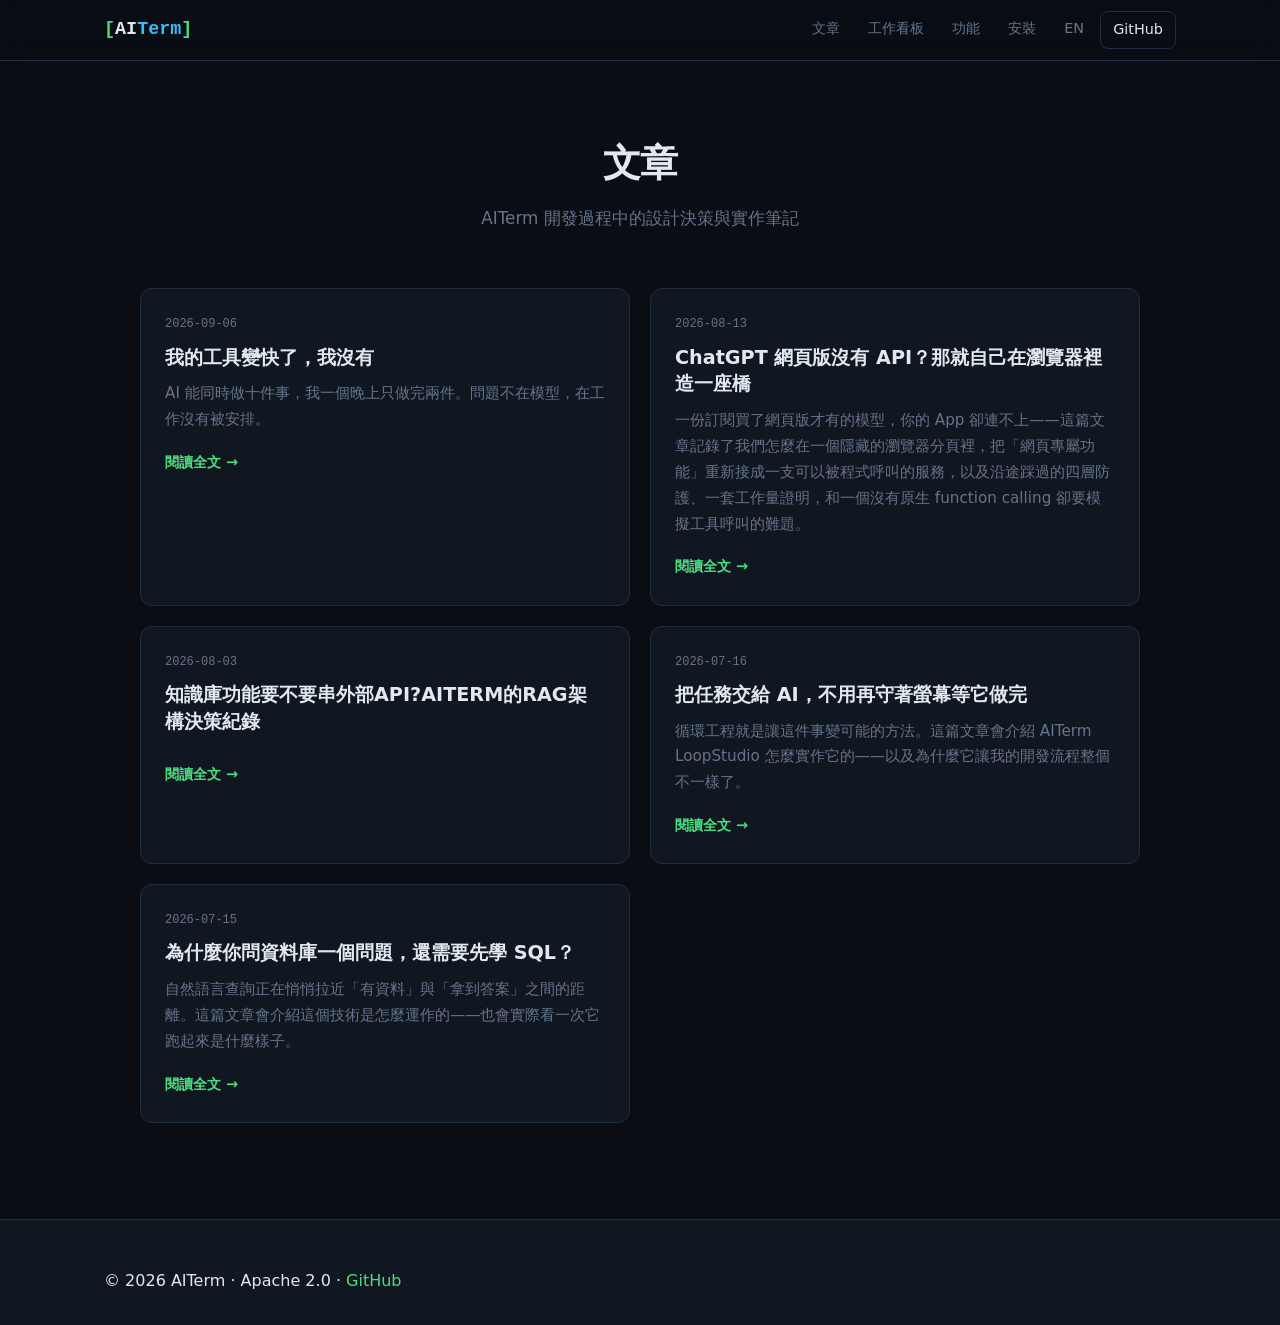
==== blog/index.html @ 53b2f105 "feat: publish the Medium articles as a blog section Five posts (four with an English translation) no" ====
<!DOCTYPE html>
<html lang="zh-Hant">
<head>
  <meta charset="UTF-8" />
  <meta name="viewport" content="width=device-width, initial-scale=1.0" />
  <title>AITerm 文章</title>
  <meta name="description" content="AITerm 開發過程中的設計決策與實作筆記" />
  <link rel="canonical" href="https://aiterm.win/blog/index.html" />
  <meta property="og:type" content="article" />
  <meta property="og:title" content="AITerm 文章" />
  <meta property="og:description" content="AITerm 開發過程中的設計決策與實作筆記" />
  <meta property="og:url" content="https://aiterm.win/blog/index.html" />
  <meta property="og:image" content="https://aiterm.win/og-image.png" />
  <link rel="icon" href="../icon.png" />
  <link rel="stylesheet" href="../style.css" />
  <link rel="stylesheet" href="blog.css" />
</head>
<body>
  <nav class="nav">
    <div class="nav-inner">
      <a href="../index.html" class="nav-logo"><span class="logo-bracket">[</span>AI<span class="logo-term">Term</span><span class="logo-bracket">]</span></a>
      <ul class="nav-links">
        <li><a href="index.html">文章</a></li>
        <li><a href="../index.html#taskboard">工作看板</a></li><li><a href="../index.html#features">功能</a></li><li><a href="../index.html#install">安裝</a></li>
        <li><a href="en.html">EN</a></li>
        <li><a href="https://github.com/jamesju9999/AITERM" target="_blank" rel="noopener" class="nav-github">GitHub</a></li>
      </ul>
    </div>
  </nav>
  <section class="section post-list">
    <div class="container">
      <h1 class="section-title">文章</h1>
      <p class="section-sub">AITerm 開發過程中的設計決策與實作筆記</p>
      <div class="post-grid">
        <a class="post-card" href="work-still-needs-organizing.html">
          <div class="post-card-date">2026-09-06</div>
          <h2>我的工具變快了，我沒有</h2>
          <p>AI 能同時做十件事，我一個晚上只做完兩件。問題不在模型，在工作沒有被安排。</p>
          <span class="post-card-more">閱讀全文 →</span>
        </a>
        <a class="post-card" href="chatgpt-web-bridge.html">
          <div class="post-card-date">2026-08-13</div>
          <h2>ChatGPT 網頁版沒有 API？那就自己在瀏覽器裡造一座橋</h2>
          <p>一份訂閱買了網頁版才有的模型，你的 App 卻連不上——這篇文章記錄了我們怎麼在一個隱藏的瀏覽器分頁裡，把「網頁專屬功能」重新接成一支可以被程式呼叫的服務，以及沿途踩過的四層防護、一套工作量證明，和一個沒有原生 function calling 卻要模擬工具呼叫的難題。</p>
          <span class="post-card-more">閱讀全文 →</span>
        </a>
        <a class="post-card" href="knowledge-base-rag.html">
          <div class="post-card-date">2026-08-03</div>
          <h2>知識庫功能要不要串外部API?AITERM的RAG架構決策紀錄</h2>
          <p></p>
          <span class="post-card-more">閱讀全文 →</span>
        </a>
        <a class="post-card" href="loop-engineering.html">
          <div class="post-card-date">2026-07-16</div>
          <h2>把任務交給 AI，不用再守著螢幕等它做完</h2>
          <p>循環工程就是讓這件事變可能的方法。這篇文章會介紹 AITerm LoopStudio 怎麼實作它的——以及為什麼它讓我的開發流程整個不一樣了。</p>
          <span class="post-card-more">閱讀全文 →</span>
        </a>
        <a class="post-card" href="database-natural-language.html">
          <div class="post-card-date">2026-07-15</div>
          <h2>為什麼你問資料庫一個問題，還需要先學 SQL？</h2>
          <p>自然語言查詢正在悄悄拉近「有資料」與「拿到答案」之間的距離。這篇文章會介紹這個技術是怎麼運作的——也會實際看一次它跑起來是什麼樣子。</p>
          <span class="post-card-more">閱讀全文 →</span>
        </a>
      </div>
    </div>
  </section>

  <footer class="footer">
    <div class="container">
      <p>© 2026 AITerm · Apache 2.0 · <a href="https://github.com/jamesju9999/AITERM" target="_blank" rel="noopener">GitHub</a></p>
    </div>
  </footer>
</body>
</html>
---- style.css ----
/* ======================================
   AITerm Product Site — style.css
   ====================================== */

:root {
  --bg: #0a0e14;
  --bg-card: #111720;
  --bg-elevated: #161e2e;
  --border: #1e2d40;
  --accent: #4ade80;
  --accent-dim: rgba(74, 222, 128, 0.12);
  --accent2: #38bdf8;
  --text: #e2e8f0;
  --muted: #64748b;
  --code-bg: #0d1117;
  --radius: 12px;
  --radius-sm: 8px;
  --transition: 0.2s ease;
  --shadow: 0 4px 24px rgba(0,0,0,0.5);
}

*, *::before, *::after { box-sizing: border-box; margin: 0; padding: 0; }

html { scroll-behavior: smooth; font-size: 16px; }

body {
  background: var(--bg);
  color: var(--text);
  font-family: -apple-system, BlinkMacSystemFont, 'Segoe UI', system-ui, sans-serif;
  line-height: 1.6;
  overflow-x: hidden;
}

a { color: var(--accent); text-decoration: none; transition: opacity var(--transition); }
a:hover { opacity: 0.8; }

code {
  font-family: 'SF Mono', 'Fira Code', 'Cascadia Code', monospace;
  font-size: 0.875em;
  background: var(--code-bg);
  border: 1px solid var(--border);
  padding: 0.15em 0.45em;
  border-radius: 4px;
  color: var(--accent);
}

.container {
  max-width: 1120px;
  margin: 0 auto;
  padding: 0 1.5rem;
}

/* ── NAV ── */
.nav {
  position: fixed;
  top: 0; left: 0; right: 0;
  z-index: 100;
  background: rgba(10, 14, 20, 0.85);
  backdrop-filter: blur(12px);
  border-bottom: 1px solid var(--border);
}

.nav-inner {
  max-width: 1120px;
  margin: 0 auto;
  padding: 0 1.5rem;
  height: 60px;
  display: flex;
  align-items: center;
  gap: 2rem;
}

.nav-logo {
  font-family: 'SF Mono', 'Fira Code', monospace;
  font-size: 1.15rem;
  font-weight: 700;
  color: var(--text);
  white-space: nowrap;
}

.logo-bracket { color: var(--accent); }
.logo-term { color: var(--accent2); }

.nav-links {
  display: flex;
  list-style: none;
  gap: 0.25rem;
  margin-left: auto;
}

.nav-links a {
  color: var(--muted);
  padding: 0.4rem 0.75rem;
  border-radius: var(--radius-sm);
  font-size: 0.9rem;
  display: flex;
  align-items: center;
  gap: 0.4rem;
  transition: color var(--transition), background var(--transition);
}

.nav-links a:hover { color: var(--text); background: var(--bg-elevated); opacity: 1; }

.nav-github {
  border: 1px solid var(--border) !important;
  color: var(--text) !important;
}

.nav-toggle {
  display: none;
  background: none;
  border: none;
  color: var(--text);
  font-size: 1.4rem;
  cursor: pointer;
  margin-left: auto;
}

/* ── HERO ── */
.hero {
  min-height: 100vh;
  display: grid;
  grid-template-columns: 1fr 1fr;
  align-items: center;
  gap: 3rem;
  padding: 100px 1.5rem 60px;
  max-width: 1120px;
  margin: 0 auto;
}

.hero-badge {
  display: inline-block;
  background: var(--accent-dim);
  border: 1px solid rgba(74, 222, 128, 0.25);
  color: var(--accent);
  font-size: 0.78rem;
  font-weight: 600;
  letter-spacing: 0.05em;
  text-transform: uppercase;
  padding: 0.35rem 0.9rem;
  border-radius: 100px;
  margin-bottom: 1.25rem;
}

.hero-title {
  font-size: clamp(2.2rem, 5vw, 3.5rem);
  font-weight: 800;
  line-height: 1.15;
  letter-spacing: -0.02em;
  margin-bottom: 1.25rem;
}

/* 較長語系的主標題。3.5rem 是為了中文那句 9 個字設的，英文同一句話有 50
   多個字元，在那個字級下會斷成四行、還把逗號後的單字孤零零留在一行。
   縮字級比為了遷就字級去扭曲文案好。 */
.hero-title--long { font-size: clamp(1.9rem, 3.6vw, 2.6rem); }

.gradient-text {
  background: linear-gradient(135deg, var(--accent) 0%, var(--accent2) 100%);
  -webkit-background-clip: text;
  -webkit-text-fill-color: transparent;
  background-clip: text;
}

.hero-sub {
  font-size: 1.05rem;
  color: var(--muted);
  line-height: 1.75;
  margin-bottom: 2rem;
  max-width: 520px;
}

.hero-sub strong { color: var(--text); }

.hero-actions {
  display: flex;
  gap: 0.75rem;
  flex-wrap: wrap;
  margin-bottom: 1.75rem;
}

.hero-platforms {
  display: flex;
  gap: 0.75rem;
  flex-wrap: wrap;
}

.platform-tag {
  display: inline-flex;
  align-items: center;
  gap: 0.4rem;
  font-size: 0.8rem;
  color: var(--muted);
  border: 1px solid var(--border);
  padding: 0.3rem 0.7rem;
  border-radius: 100px;
}

/* ── BUTTONS ── */
.btn {
  display: inline-flex;
  align-items: center;
  gap: 0.5rem;
  padding: 0.65rem 1.35rem;
  border-radius: var(--radius-sm);
  font-size: 0.92rem;
  font-weight: 600;
  cursor: pointer;
  transition: transform var(--transition), opacity var(--transition), box-shadow var(--transition);
  white-space: nowrap;
}

.btn:hover { transform: translateY(-1px); opacity: 1; }
.btn:active { transform: translateY(0); }

.btn-primary {
  background: var(--accent);
  color: #0a0e14;
  box-shadow: 0 0 20px rgba(74, 222, 128, 0.25);
}

.btn-primary:hover { box-shadow: 0 0 30px rgba(74, 222, 128, 0.4); }

.btn-outline {
  background: transparent;
  color: var(--text);
  border: 1px solid var(--border);
}

.btn-outline:hover { border-color: var(--accent); color: var(--accent); }

.btn-large { padding: 0.85rem 2rem; font-size: 1rem; }

.release-version {
  font-size: 0.78em;
  opacity: 0.75;
  font-weight: 500;
  font-family: 'SF Mono', 'Fira Code', monospace;
}

/* ── TERMINAL MOCKUP ── */
.hero-terminal-wrap {
  display: flex;
  justify-content: center;
}

.terminal-window {
  width: 100%;
  max-width: 520px;
  background: #0d1117;
  border: 1px solid var(--border);
  border-radius: var(--radius);
  box-shadow: var(--shadow), 0 0 60px rgba(74, 222, 128, 0.06);
  overflow: hidden;
}

.terminal-header {
  display: flex;
  align-items: center;
  gap: 0.5rem;
  padding: 0.75rem 1rem;
  background: #161b22;
  border-bottom: 1px solid var(--border);
}

.dot {
  width: 12px; height: 12px;
  border-radius: 50%;
  flex-shrink: 0;
}

.dot-red    { background: #ff5f57; }
.dot-yellow { background: #febc2e; }
.dot-green  { background: #28c840; }

.terminal-title {
  font-family: 'SF Mono', monospace;
  font-size: 0.75rem;
  color: var(--muted);
  margin-left: auto;
  margin-right: auto;
}

.terminal-body {
  padding: 1.25rem 1.5rem;
  font-family: 'SF Mono', 'Fira Code', monospace;
  font-size: 0.82rem;
  line-height: 1.8;
}

.terminal-line { display: flex; gap: 0.5rem; flex-wrap: wrap; align-items: baseline; }
.terminal-line + .terminal-line { margin-top: 0.1rem; }

.prompt { color: var(--accent); }
.cmd { color: #e2e8f0; }
.cursor { color: var(--accent); animation: blink 1s step-end infinite; }
.output { color: #94a3b8; padding-left: 1rem; }
.ai-thinking { color: var(--accent2); font-style: italic; }
.ai-cmd { color: var(--accent); font-weight: 600; }
.ai-explain { color: #f59e0b; font-size: 0.75rem; }
.muted { color: #475569; }

@keyframes blink { 0%,100% { opacity: 1; } 50% { opacity: 0; } }

/* ── SECTIONS ── */
.section {
  padding: 96px 0;
}

.section-title {
  font-size: clamp(1.8rem, 3vw, 2.5rem);
  font-weight: 800;
  letter-spacing: -0.02em;
  text-align: center;
  margin-bottom: 0.75rem;
}

.section-sub {
  color: var(--muted);
  text-align: center;
  font-size: 1.05rem;
  margin-bottom: 3.5rem;
}

/* ── TASK BOARD（主張區塊） ── */
.taskboard {
  background: linear-gradient(180deg, var(--bg) 0%, #0c1119 50%, var(--bg) 100%);
  border-top: 1px solid var(--border);
  border-bottom: 1px solid var(--border);
}

.tb-lead { max-width: 780px; margin: 0 auto 3.5rem; text-align: center; }

.tb-eyebrow {
  display: inline-block;
  font-size: 0.75rem;
  font-weight: 700;
  letter-spacing: 0.12em;
  text-transform: uppercase;
  color: var(--accent);
  background: var(--accent-dim);
  border: 1px solid rgba(74, 222, 128, 0.25);
  border-radius: 999px;
  padding: 4px 14px;
  margin-bottom: 1.25rem;
}

.tb-title {
  font-size: clamp(1.9rem, 3.4vw, 2.9rem);
  font-weight: 800;
  letter-spacing: -0.02em;
  line-height: 1.25;
  margin-bottom: 1.1rem;
}

.tb-claim { color: var(--muted); font-size: 1.08rem; line-height: 1.75; }
.tb-claim strong { color: var(--text); }

.tb-args {
  display: grid;
  grid-template-columns: repeat(3, 1fr);
  gap: 20px;
  margin-bottom: 4rem;
}

.tb-arg {
  background: var(--bg-card);
  border: 1px solid var(--border);
  border-radius: var(--radius);
  padding: 24px;
}

.tb-arg-num {
  font-family: 'SF Mono', 'Fira Code', 'Cascadia Code', monospace;
  font-size: 0.8rem;
  font-weight: 700;
  color: var(--accent);
  opacity: 0.7;
  margin-bottom: 10px;
}

.tb-arg h3 { font-size: 1.05rem; font-weight: 700; margin-bottom: 8px; }
.tb-arg p { color: var(--muted); font-size: 0.94rem; }

/* 說明與看板示意並排。 */
.tb-show {
  display: grid;
  grid-template-columns: minmax(0, 0.85fr) minmax(0, 1.15fr);
  gap: 40px;
  align-items: center;
  margin-bottom: 3.5rem;
}

.tb-show-text h3 { font-size: 1.45rem; font-weight: 700; margin-bottom: 1rem; }
.tb-show-text p { color: var(--muted); margin-bottom: 1rem; }

.tb-points { list-style: none; margin-top: 1.25rem; }
.tb-points li {
  position: relative;
  padding-left: 20px;
  margin-bottom: 10px;
  color: var(--muted);
  font-size: 0.94rem;
}
.tb-points li::before {
  content: "";
  position: absolute;
  left: 0;
  top: 0.62em;
  width: 6px;
  height: 6px;
  border-radius: 50%;
  background: var(--accent);
}
.tb-points strong { color: var(--text); }

/* 看板示意圖。純 CSS，不是截圖——換語系或改字都不必重出圖。 */
.tb-board {
  display: grid;
  grid-template-columns: repeat(4, 1fr);
  gap: 10px;
  background: var(--code-bg);
  border: 1px solid var(--border);
  border-radius: var(--radius);
  padding: 12px;
  box-shadow: var(--shadow), 0 0 60px rgba(74, 222, 128, 0.05);
}

.tb-col { display: flex; flex-direction: column; gap: 8px; min-width: 0; }

.tb-col-head {
  display: flex;
  align-items: center;
  justify-content: space-between;
  gap: 6px;
  padding: 7px 9px;
  border-top: 2px solid #55637a;
  border-radius: 6px 6px 0 0;
  background: rgba(85, 99, 122, 0.12);
  font-size: 0.68rem;
  font-weight: 700;
  letter-spacing: 0.05em;
  text-transform: uppercase;
  color: var(--muted);
}
.tb-col-head.tb-queued { border-top-color: #8a6d1f; background: rgba(138, 109, 31, 0.12); }
.tb-col-head.tb-running { border-top-color: var(--accent2); background: rgba(56, 189, 248, 0.12); }
.tb-col-head.tb-done { border-top-color: #2f7d52; background: rgba(47, 125, 82, 0.12); }

.tb-col-n {
  background: #21262d;
  color: #c9d1d9;
  border-radius: 999px;
  padding: 1px 7px;
  font-size: 0.66rem;
  letter-spacing: 0;
}

.tb-card {
  background: #21262d;
  border: 1px solid #30363d;
  border-radius: 7px;
  padding: 9px 10px;
  min-width: 0;
}
.tb-card--running { border-color: rgba(56, 189, 248, 0.45); }

.tb-card-t {
  font-size: 0.79rem;
  font-weight: 600;
  color: #f0f6fc;
  line-height: 1.35;
  overflow: hidden;
  text-overflow: ellipsis;
  white-space: nowrap;
}

.tb-card-p {
  margin-top: 3px;
  font-family: 'SF Mono', 'Fira Code', 'Cascadia Code', monospace;
  font-size: 0.66rem;
  color: #8b949e;
  overflow: hidden;
  text-overflow: ellipsis;
  white-space: nowrap;
}

.tb-badges { margin-top: 7px; display: flex; gap: 5px; }

.tb-badge {
  display: inline-flex;
  align-items: center;
  gap: 4px;
  font-size: 0.62rem;
  font-weight: 600;
  padding: 2px 7px;
  border-radius: 999px;
}
.tb-badge--ok { background: rgba(16, 185, 129, 0.15); color: #34d399; }
.tb-badge--run { background: rgba(56, 189, 248, 0.15); color: #38bdf8; }
.tb-badge--run i {
  width: 5px;
  height: 5px;
  border-radius: 50%;
  background: currentColor;
  animation: tb-pulse 1.6s ease-in-out infinite;
}
@keyframes tb-pulse { 0%, 100% { opacity: 1; } 50% { opacity: 0.3; } }

.tb-extras {
  display: grid;
  grid-template-columns: repeat(3, 1fr);
  gap: 20px;
}

.tb-extra {
  border-left: 2px solid var(--border);
  padding: 4px 0 4px 18px;
}
.tb-extra h4 { font-size: 1rem; font-weight: 700; margin-bottom: 7px; }
.tb-extra p { color: var(--muted); font-size: 0.92rem; }

@media (max-width: 900px) {
  .tb-args, .tb-extras { grid-template-columns: 1fr; }
  .tb-show { grid-template-columns: 1fr; gap: 28px; }
  /* 四欄在窄螢幕擠不下，改成兩欄，卡片文字才不會被壓到不能讀。 */
  .tb-board { grid-template-columns: repeat(2, 1fr); }
}

/* ── FEATURES ── */
.features { background: var(--bg); }

.features-grid {
  display: grid;
  grid-template-columns: repeat(auto-fill, minmax(280px, 1fr));
  gap: 1.25rem;
}

.feature-card {
  background: var(--bg-card);
  border: 1px solid var(--border);
  border-radius: var(--radius);
  padding: 1.75rem;
  transition: border-color var(--transition), transform var(--transition), box-shadow var(--transition);
}

.feature-card:hover {
  border-color: rgba(74, 222, 128, 0.35);
  transform: translateY(-3px);
  box-shadow: 0 8px 32px rgba(0,0,0,0.3);
}

.feature-icon {
  font-size: 1.6rem;
  margin-bottom: 1rem;
  font-family: 'SF Mono', monospace;
  color: var(--accent);
  line-height: 1;
}

.feature-card h3 {
  font-size: 1rem;
  font-weight: 700;
  margin-bottom: 0.6rem;
  color: var(--text);
}

.feature-card p {
  font-size: 0.9rem;
  color: var(--muted);
  line-height: 1.65;
}

.feature-card p strong { color: var(--text); }

/* ── ARCHITECTURE ── */
.architecture { background: var(--bg-card); }

.arch-diagram {
  display: flex;
  align-items: center;
  justify-content: center;
  gap: 0.5rem;
  flex-wrap: wrap;
  margin-bottom: 3rem;
}

.arch-layer {
  background: var(--bg-elevated);
  border: 1px solid var(--border);
  border-radius: var(--radius);
  padding: 1.25rem 1.5rem;
  min-width: 200px;
  text-align: center;
}

.arch-layer.frontend  { border-top: 2px solid var(--accent2); }
.arch-layer.backend   { border-top: 2px solid var(--accent); }
.arch-layer.sidecar   { border-top: 2px solid #f59e0b; }

.arch-label {
  font-size: 0.72rem;
  font-weight: 700;
  text-transform: uppercase;
  letter-spacing: 0.1em;
  color: var(--muted);
  margin-bottom: 0.75rem;
}

.arch-items { display: flex; flex-direction: column; gap: 0.35rem; }

.arch-item {
  font-size: 0.82rem;
  color: var(--text);
  background: var(--code-bg);
  border: 1px solid var(--border);
  border-radius: 6px;
  padding: 0.25rem 0.6rem;
}

.arch-arrow {
  display: flex;
  flex-direction: column;
  align-items: center;
  gap: 0.3rem;
  font-size: 0.72rem;
  color: var(--muted);
  white-space: nowrap;
}

.tech-stack {
  display: flex;
  justify-content: center;
  gap: 1.5rem;
  flex-wrap: wrap;
}

.tech-item {
  display: flex;
  align-items: center;
  gap: 0.5rem;
  font-size: 0.88rem;
  color: var(--muted);
}

.tech-dot {
  width: 10px; height: 10px;
  border-radius: 50%;
}

.tech-dot.rust   { background: #f97316; }
.tech-dot.react  { background: #38bdf8; }
.tech-dot.tauri  { background: #a78bfa; }
.tech-dot.java   { background: #f59e0b; }
.tech-dot.ts     { background: #3b82f6; }
.tech-dot.xterm  { background: #4ade80; }

/* ── INSTALL ── */
.install { background: var(--bg); }

.install-tabs {
  display: flex;
  gap: 0.5rem;
  margin-bottom: 1.75rem;
  border-bottom: 1px solid var(--border);
  padding-bottom: 0;
}

.tab-btn {
  background: none;
  border: none;
  color: var(--muted);
  font-size: 0.92rem;
  font-weight: 600;
  padding: 0.6rem 1.1rem;
  cursor: pointer;
  border-bottom: 2px solid transparent;
  margin-bottom: -1px;
  transition: color var(--transition), border-color var(--transition);
}

.tab-btn:hover { color: var(--text); }
.tab-btn.active { color: var(--accent); border-bottom-color: var(--accent); }

.tab-content { display: none; }
.tab-content.active { display: block; }

.install-steps {
  list-style: none;
  counter-reset: step;
  display: flex;
  flex-direction: column;
  gap: 1.25rem;
  max-width: 680px;
}

.install-steps li {
  counter-increment: step;
  display: flex;
  gap: 1rem;
  align-items: flex-start;
  color: var(--text);
  font-size: 0.95rem;
  line-height: 1.65;
}

.install-steps li::before {
  content: counter(step);
  flex-shrink: 0;
  width: 28px; height: 28px;
  background: var(--accent-dim);
  border: 1px solid rgba(74, 222, 128, 0.3);
  color: var(--accent);
  border-radius: 50%;
  display: flex;
  align-items: center;
  justify-content: center;
  font-size: 0.78rem;
  font-weight: 700;
  margin-top: 0.05rem;
}

.code-block {
  position: relative;
  background: var(--code-bg);
  border: 1px solid var(--border);
  border-radius: var(--radius-sm);
  margin-top: 0.75rem;
  overflow: hidden;
}

.code-block pre {
  font-family: 'SF Mono', 'Fira Code', monospace;
  font-size: 0.82rem;
  color: var(--accent);
  padding: 1rem 3.5rem 1rem 1.25rem;
  overflow-x: hidden;
  white-space: pre-wrap;
  overflow-wrap: anywhere;
  line-height: 1.65;
}

.copy-btn {
  position: absolute;
  top: 0.5rem; right: 0.5rem;
  background: var(--bg-elevated);
  border: 1px solid var(--border);
  color: var(--muted);
  font-size: 0.72rem;
  font-weight: 600;
  padding: 0.25rem 0.6rem;
  border-radius: 5px;
  cursor: pointer;
  transition: color var(--transition), border-color var(--transition);
}

.copy-btn:hover { color: var(--accent); border-color: var(--accent); }
.copy-btn.copied { color: var(--accent); }

.download-cta {
  margin-top: 2.5rem;
  display: flex;
  justify-content: center;
}

/* ── FOOTER ── */
.footer {
  background: var(--bg-card);
  border-top: 1px solid var(--border);
  padding: 3rem 0 2rem;
}

.footer-inner {
  display: flex;
  justify-content: space-between;
  align-items: flex-start;
  gap: 2rem;
  flex-wrap: wrap;
  margin-bottom: 2rem;
}

.footer-brand {
  font-family: 'SF Mono', monospace;
  font-size: 1.05rem;
  font-weight: 700;
  color: var(--text);
}

.footer-brand p {
  font-family: -apple-system, sans-serif;
  font-size: 0.82rem;
  color: var(--muted);
  margin-top: 0.35rem;
  font-weight: 400;
}

.footer-links {
  display: flex;
  gap: 1.5rem;
  flex-wrap: wrap;
}

.footer-links a {
  font-size: 0.88rem;
  color: var(--muted);
}

.footer-links a:hover { color: var(--text); opacity: 1; }

.footer-copy {
  border-top: 1px solid var(--border);
  padding-top: 1.5rem;
  text-align: center;
}

.footer-copy p {
  font-size: 0.8rem;
  color: var(--muted);
}

/* ── RESPONSIVE ── */
@media (max-width: 900px) {
  .hero {
    grid-template-columns: 1fr;
    padding-top: 80px;
    text-align: center;
  }

  .hero-sub { max-width: 100%; }
  .hero-actions { justify-content: center; }
  .hero-platforms { justify-content: center; }
  .hero-terminal-wrap { order: -1; }

  .arch-diagram { flex-direction: column; }
  .arch-arrow svg { transform: rotate(90deg); }
  .arch-arrow { flex-direction: row; gap: 0.5rem; }
}

@media (max-width: 640px) {
  .nav-links { display: none; }
  .nav-links.open {
    display: flex;
    flex-direction: column;
    position: fixed;
    top: 60px; left: 0; right: 0;
    background: var(--bg-card);
    border-bottom: 1px solid var(--border);
    padding: 1rem 1.5rem;
    gap: 0.25rem;
  }
  .nav-toggle { display: block; }

  .features-grid { grid-template-columns: 1fr; }

  .section { padding: 64px 0; }
}
---- blog/blog.css ----
/* ======================================
   AITerm 文章 — blog.css
   接在 style.css 後面，只加文章頁需要的東西。
   ====================================== */

/* ── 列表 ── */
.post-list { padding-top: 132px; }

.post-grid {
  display: grid;
  grid-template-columns: repeat(auto-fill, minmax(340px, 1fr));
  gap: 20px;
  max-width: 1000px;
  margin: 0 auto;
}

.post-card {
  display: flex;
  flex-direction: column;
  background: var(--bg-card);
  border: 1px solid var(--border);
  border-radius: var(--radius);
  padding: 26px 24px;
  color: var(--text);
  transition: border-color var(--transition), transform var(--transition);
}
.post-card:hover { border-color: var(--accent); transform: translateY(-2px); opacity: 1; }

.post-card-date {
  font-family: 'SF Mono', 'Fira Code', 'Cascadia Code', monospace;
  font-size: 12px;
  color: var(--muted);
  margin-bottom: 10px;
}
.post-card h2 { font-size: 1.2rem; font-weight: 700; line-height: 1.4; margin-bottom: 10px; }
.post-card p { color: var(--muted); font-size: 0.95rem; line-height: 1.7; }
.post-card-more { margin-top: 18px; color: var(--accent); font-size: 0.9rem; font-weight: 600; }

/* ── 內文 ──
   量測欄寬用 ch 而不是 px：文章是中英雙語，同一個像素寬度下中文一行塞進的
   字數比英文多得多，用字元寬度定義才會兩邊都落在好讀的行長。 */
.post { padding: 132px 0 80px; }
.post-inner { max-width: 44rem; margin: 0 auto; padding: 0 24px; }

.post-back { font-size: 0.9rem; color: var(--muted); }
.post-back:hover { color: var(--accent); }

.post-title {
  font-size: clamp(1.9rem, 4vw, 2.7rem);
  font-weight: 800;
  line-height: 1.25;
  letter-spacing: -0.02em;
  margin: 20px 0 12px;
}

.post-meta {
  font-family: 'SF Mono', 'Fira Code', 'Cascadia Code', monospace;
  font-size: 13px;
  color: var(--muted);
}

.post-sub {
  margin-top: 14px;
  font-size: 1.15rem;
  line-height: 1.7;
  color: #94a3b8;
  font-style: italic;
}

.post-body { margin-top: 40px; font-size: 1.08rem; line-height: 1.95; }
.post-body p { margin-bottom: 1.5rem; color: #cbd5e1; }
.post-body strong { color: var(--text); font-weight: 700; }

.post-body h2 {
  font-size: 1.55rem;
  font-weight: 700;
  line-height: 1.4;
  margin: 3rem 0 1.2rem;
  letter-spacing: -0.01em;
}
.post-body h3 { font-size: 1.2rem; font-weight: 700; margin: 2.2rem 0 0.9rem; }

.post-body ul, .post-body ol { margin: 0 0 1.5rem 1.3rem; color: #cbd5e1; }
.post-body li { margin-bottom: 0.6rem; }

.post-body hr {
  border: 0;
  border-top: 1px solid var(--border);
  margin: 3rem 0;
}

.post-body figure { margin: 2.2rem 0; }
.post-body img {
  width: 100%;
  height: auto;
  display: block;
  border: 1px solid var(--border);
  border-radius: var(--radius-sm);
}

.post-body pre {
  background: var(--code-bg);
  border: 1px solid var(--border);
  border-radius: var(--radius-sm);
  padding: 16px 18px;
  overflow-x: auto;
  margin-bottom: 1.5rem;
}
.post-body pre code { background: none; padding: 0; font-size: 0.88rem; line-height: 1.7; }

@media (max-width: 640px) {
  .post { padding-top: 108px; }
  .post-list { padding-top: 108px; }
  .post-body { font-size: 1.02rem; }
}
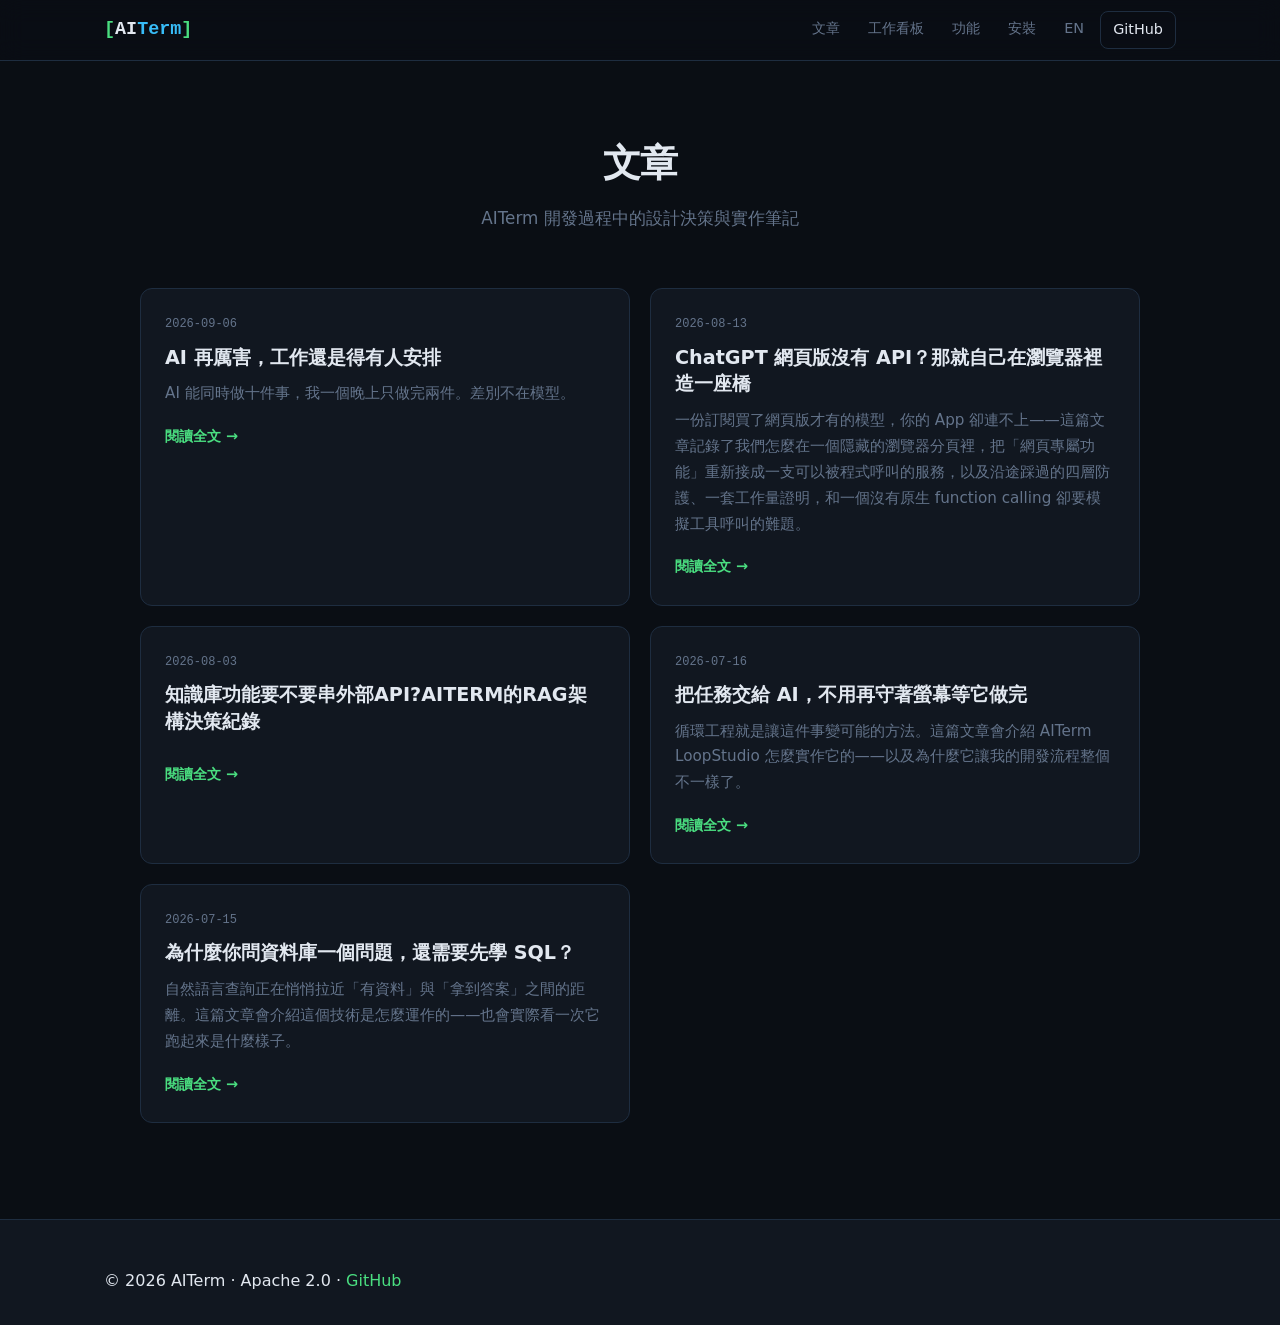
==== commit a4a7dd32: "feat: Medium backlink slot, and the article takes the claim as its title The article's title is now " ====
--- a/blog/index.html
+++ b/blog/index.html
@@ -34,8 +34,8 @@
       <div class="post-grid">
         <a class="post-card" href="work-still-needs-organizing.html">
           <div class="post-card-date">2026-09-06</div>
-          <h2>我的工具變快了，我沒有</h2>
-          <p>AI 能同時做十件事，我一個晚上只做完兩件。問題不在模型，在工作沒有被安排。</p>
+          <h2>AI 再厲害，工作還是得有人安排</h2>
+          <p>AI 能同時做十件事，我一個晚上只做完兩件。差別不在模型。</p>
           <span class="post-card-more">閱讀全文 →</span>
         </a>
         <a class="post-card" href="chatgpt-web-bridge.html">
--- a/blog/blog.css
+++ b/blog/blog.css
@@ -113,3 +113,12 @@
   .post-list { padding-top: 108px; }
   .post-body { font-size: 1.02rem; }
 }
+
+/* 指回 Medium 原文。沒有網址時整個元素不會輸出，不是隱藏起來——
+   不會有指向空白的連結。 */
+.post-medium {
+  margin-top: 40px;
+  padding-top: 24px;
+  border-top: 1px solid var(--border);
+  font-size: 0.95rem;
+}
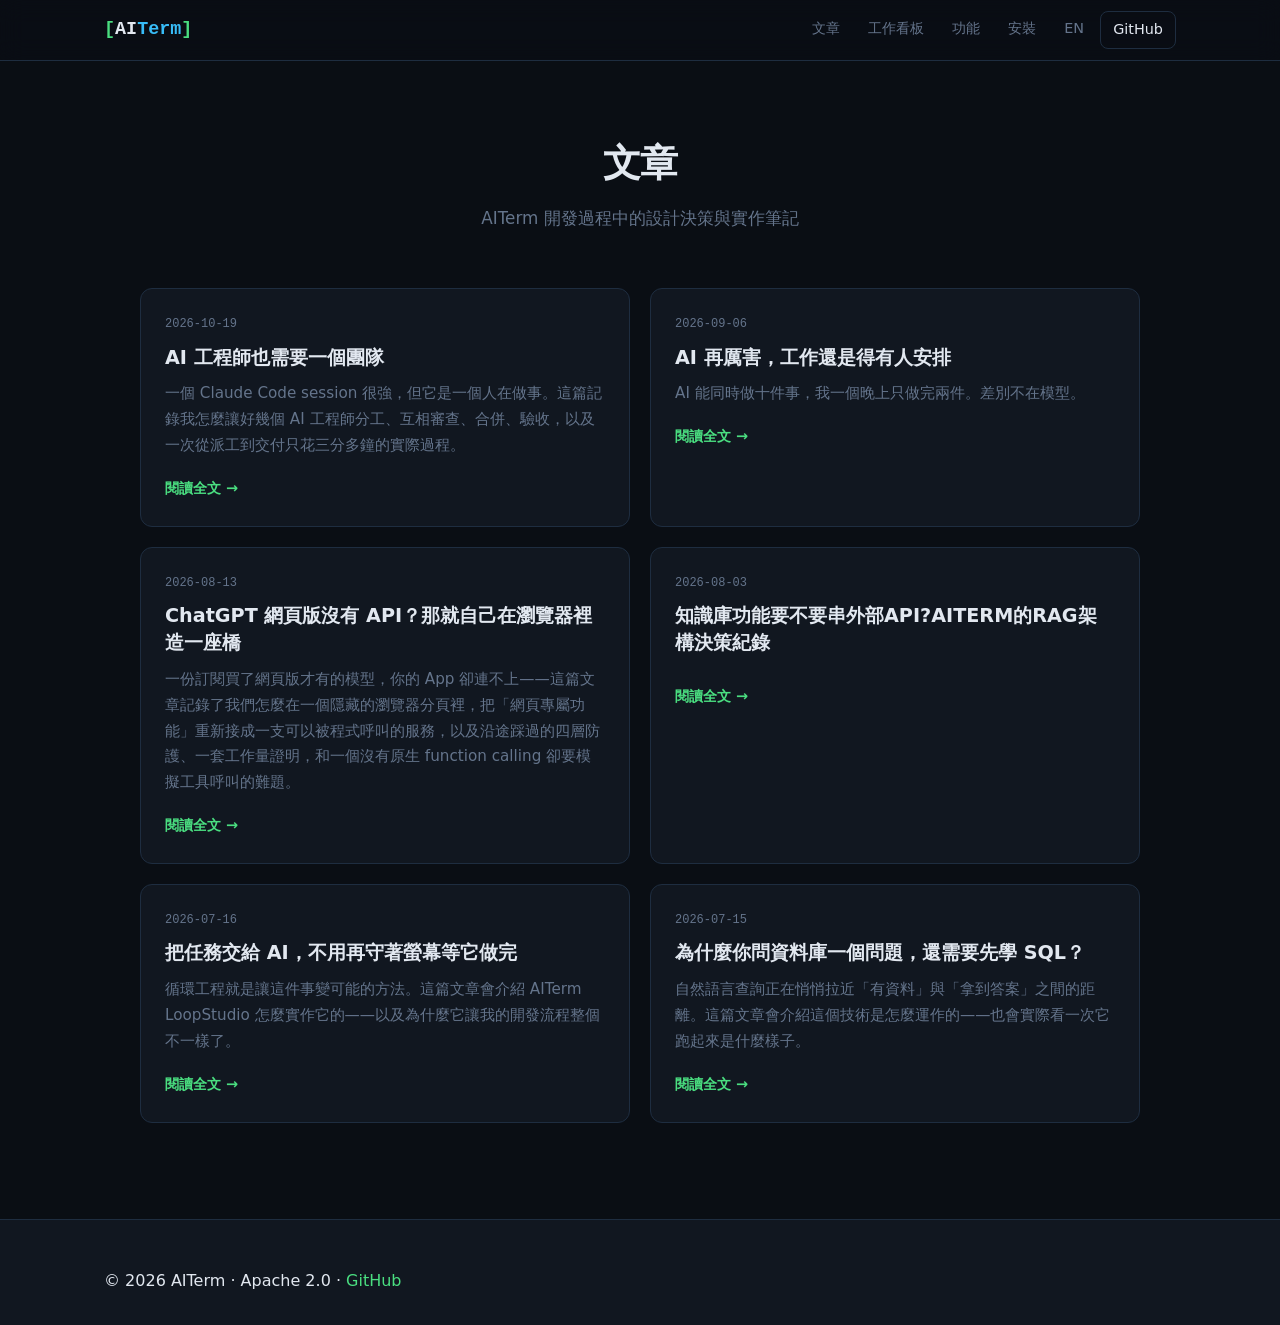
==== commit 01aa00f6: "feat: Agent Collaboration section, five new feature cards, and the team article The home page gains " ====
--- a/blog/index.html
+++ b/blog/index.html
@@ -32,6 +32,12 @@
       <h1 class="section-title">文章</h1>
       <p class="section-sub">AITerm 開發過程中的設計決策與實作筆記</p>
       <div class="post-grid">
+        <a class="post-card" href="agent-collaboration.html">
+          <div class="post-card-date">2026-10-19</div>
+          <h2>AI 工程師也需要一個團隊</h2>
+          <p>一個 Claude Code session 很強，但它是一個人在做事。這篇記錄我怎麼讓好幾個 AI 工程師分工、互相審查、合併、驗收，以及一次從派工到交付只花三分多鐘的實際過程。</p>
+          <span class="post-card-more">閱讀全文 →</span>
+        </a>
         <a class="post-card" href="work-still-needs-organizing.html">
           <div class="post-card-date">2026-09-06</div>
           <h2>AI 再厲害，工作還是得有人安排</h2>
--- a/style.css
+++ b/style.css
@@ -302,6 +302,54 @@
 
 @keyframes blink { 0%,100% { opacity: 1; } 50% { opacity: 0; } }
 
+
+/* ── 首頁右側：上看板、下終端機 ──
+   標題主張「工作要被安排」，視覺就得畫出那件事：卡片排進看板，系統自動
+   開一個分頁把它跑完。中間那道箭頭是兩段之間的因果，不是裝飾。 */
+/* min-width:0 是防禦性的：grid/flex 子項的預設 min-width 是 auto，也就是
+   「不肯縮到比內容窄」。這個看板裡的卡片標題是不換行的長字串，少了這行
+   在夠窄的容器裡就會把版面撐爆。（實測 375px 沒問題，這是預留。） */
+.hero-stack { min-width: 0; display: flex; flex-direction: column; align-items: center; gap: 0; width: 100%; max-width: 560px; }
+
+.hero-win {
+  min-width: 0;
+  width: 100%;
+  background: #0d1117;
+  border: 1px solid var(--border);
+  border-radius: var(--radius);
+  overflow: hidden;
+  box-shadow: var(--shadow), 0 0 60px rgba(74, 222, 128, 0.05);
+}
+
+/* minmax(0, 1fr) 而不是 1fr：`1fr` 展開後是 `minmax(auto, 1fr)`，那個 auto
+   最小值套在**軌道**上，子項再怎麼加 min-width:0 都蓋不掉它。同樣是預留。 */
+.hero-mini-board { display: grid; grid-template-columns: repeat(4, minmax(0, 1fr)); gap: 6px; padding: 9px; }
+.hero-col { min-width: 0; background: #161b22; border-radius: 6px; padding: 6px; display: flex; flex-direction: column; gap: 5px; min-height: 104px; }
+.hero-colhead {
+  min-width: 0;
+  display: flex; justify-content: space-between; align-items: center;
+  padding: 5px 6px; border-top: 2px solid #55637a; border-radius: 4px 4px 0 0;
+  background: rgba(85, 99, 122, 0.14);
+  font-size: 8.5px; font-weight: 700; letter-spacing: 0.04em; color: #8b949e;
+}
+.hero-colhead.q { border-top-color: #8a6d1f; background: rgba(138, 109, 31, 0.14); }
+.hero-colhead.r { border-top-color: #38bdf8; background: rgba(56, 189, 248, 0.14); }
+.hero-colhead.d { border-top-color: #2f7d52; background: rgba(47, 125, 82, 0.14); }
+.hero-colhead b { background: #21262d; color: #c9d1d9; border-radius: 999px; padding: 0 5px; font-weight: 600; }
+
+.hero-card { background: #21262d; border: 1px solid #30363d; border-radius: 5px; padding: 6px 7px; }
+.hero-card.run { border-color: rgba(56, 189, 248, 0.5); }
+.hero-card .t { font-size: 9.5px; font-weight: 600; color: #f0f6fc; white-space: nowrap; overflow: hidden; text-overflow: ellipsis; }
+.hero-card .b { display: inline-block; margin-top: 4px; font-size: 8px; font-weight: 600; padding: 1px 6px; border-radius: 999px; }
+.hero-card .b.ok { background: rgba(16, 185, 129, 0.15); color: #34d399; }
+.hero-card .b.rn { background: rgba(56, 189, 248, 0.15); color: #38bdf8; }
+
+/* 兩段之間的因果。虛線是「自動」的視覺說法——中間沒有人動手。 */
+.hero-link { display: flex; flex-direction: column; align-items: center; padding: 10px 0 8px; }
+.hero-link-line { width: 1px; height: 16px; background: repeating-linear-gradient(180deg, var(--accent) 0 4px, transparent 4px 8px); }
+.hero-link-text { margin-top: 6px; font-size: 11.5px; color: var(--accent); font-weight: 600; text-align: center; }
+.hero-link-text span { color: var(--muted); font-weight: 400; }
+
 /* ── SECTIONS ── */
 .section {
   padding: 96px 0;
@@ -527,6 +575,44 @@
   .tb-board { grid-template-columns: repeat(2, 1fr); }
 }
 
+/* ── AGENT 協作 ── */
+.agentcollab { background: var(--bg); }
+.ac-roles {
+  display: grid;
+  grid-template-columns: repeat(4, minmax(0, 1fr));
+  gap: 16px;
+  margin-bottom: 3rem;
+}
+.ac-role {
+  background: var(--bg-card);
+  border: 1px solid var(--border);
+  border-top: 3px solid var(--c, var(--accent));
+  border-radius: var(--radius);
+  padding: 20px;
+}
+.ac-role-who { font-size: 0.78rem; font-weight: 700; color: var(--c, var(--accent)); margin-bottom: 6px; }
+.ac-role h3 { font-size: 1.05rem; font-weight: 700; margin-bottom: 8px; }
+.ac-role p { color: var(--muted); font-size: 0.92rem; }
+.ac-shot { margin: 0 0 3rem; }
+.ac-shot img {
+  display: block;
+  width: 100%;
+  height: auto;
+  border: 1px solid var(--border);
+  border-radius: var(--radius);
+  box-shadow: 0 20px 60px rgba(0, 0, 0, 0.45);
+}
+.ac-shot figcaption { color: var(--muted); font-size: 0.88rem; text-align: center; margin-top: 12px; }
+.ac-more { text-align: center; margin-top: 2.5rem; }
+/* 按鈕文字較長，窄螢幕要能換行，不然會把整頁撐出橫向捲動。 */
+.ac-more .btn { white-space: normal; max-width: 100%; justify-content: center; text-align: center; }
+@media (max-width: 900px) {
+  .ac-roles { grid-template-columns: repeat(2, minmax(0, 1fr)); }
+}
+@media (max-width: 560px) {
+  .ac-roles { grid-template-columns: 1fr; }
+}
+
 /* ── FEATURES ── */
 .features { background: var(--bg); }
 
@@ -660,6 +746,7 @@
 
 .install-tabs {
   display: flex;
+  flex-wrap: wrap; /* 五個分頁在手機寬度排不下，不換行會撐出整頁橫向捲動。 */
   gap: 0.5rem;
   margin-bottom: 1.75rem;
   border-bottom: 1px solid var(--border);
@@ -829,7 +916,7 @@
   .hero-sub { max-width: 100%; }
   .hero-actions { justify-content: center; }
   .hero-platforms { justify-content: center; }
-  .hero-terminal-wrap { order: -1; }
+  .hero-terminal-wrap, .hero-stack { order: -1; }
 
   .arch-diagram { flex-direction: column; }
   .arch-arrow svg { transform: rotate(90deg); }
